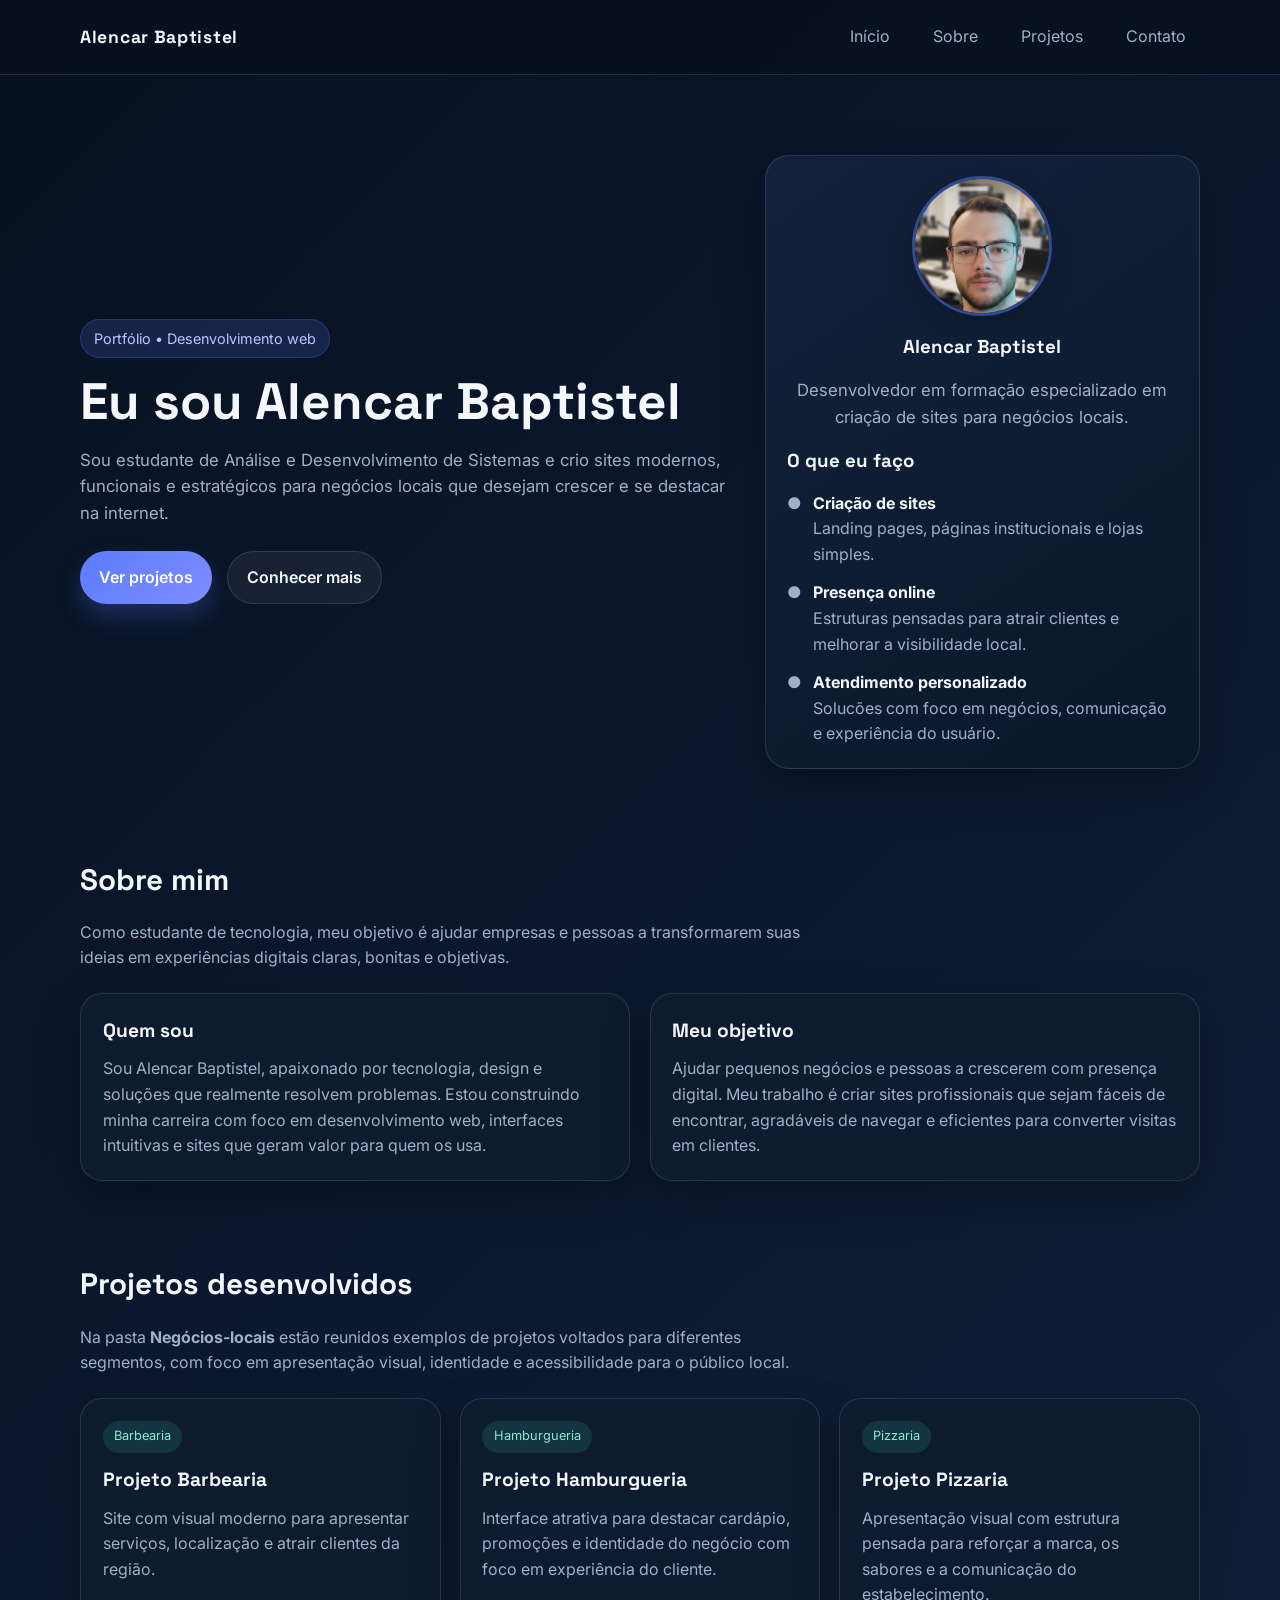
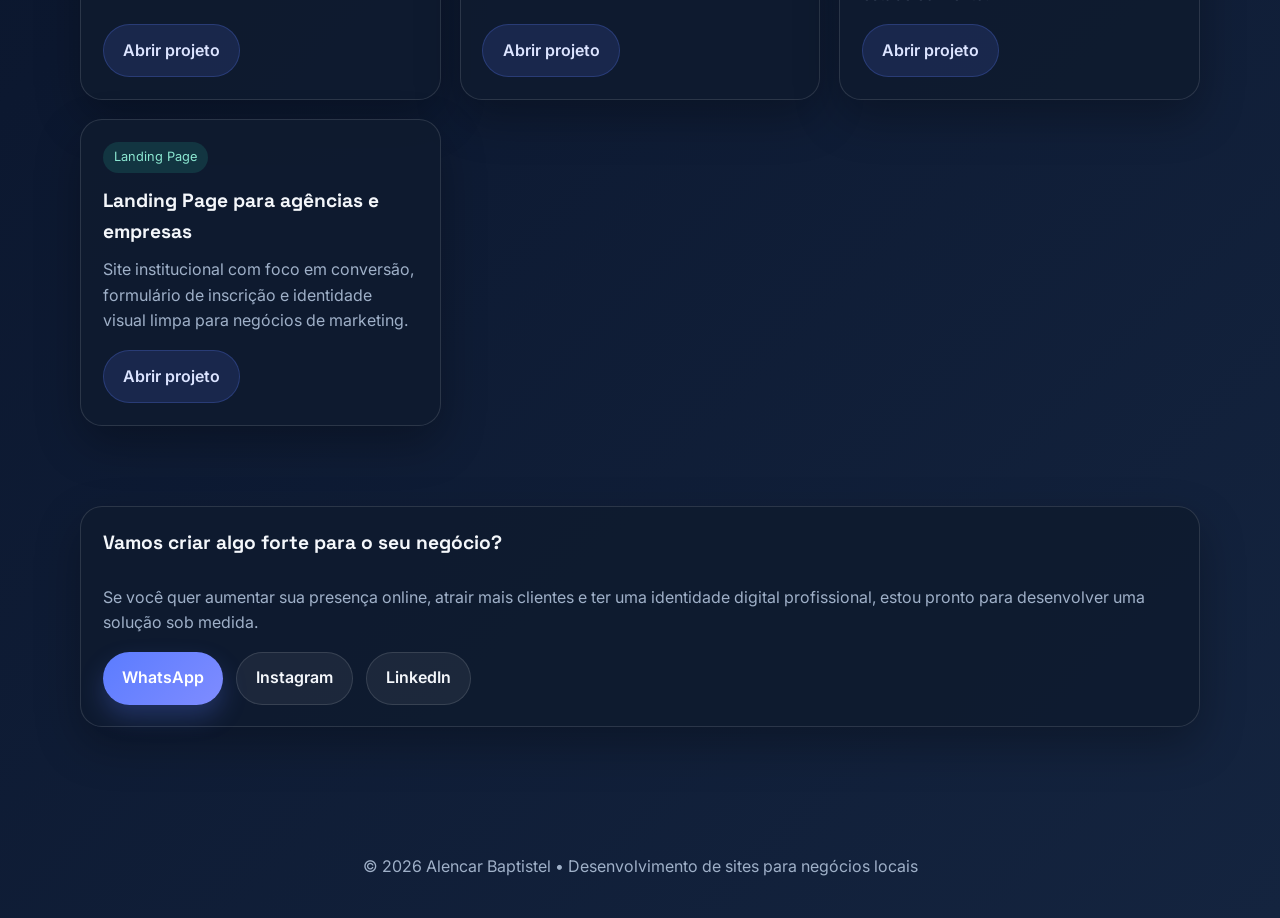
==== index.html @ 3ec7f8e1 "subindo site" ====
<!DOCTYPE html>
<html lang="pt-BR">
  <head>
    <meta charset="UTF-8" />
    <meta name="viewport" content="width=device-width, initial-scale=1.0" />
    <title>Alencar Baptistel | Portfólio</title>
    <meta
      name="description"
      content="Portfólio de Alencar Baptistel, estudante de Análise e Desenvolvimento de Sistemas, especializado em criar sites para negócios locais."
    />
    <link rel="preconnect" href="https://fonts.googleapis.com" />
    <link rel="preconnect" href="https://fonts.gstatic.com" crossorigin />
    <link
      href="https://fonts.googleapis.com/css2?family=Inter:wght@400;500;600;700;800&family=Space+Grotesk:wght@500;700&display=swap"
      rel="stylesheet"
    />
    <link rel="stylesheet" href="styles.css" />
  </head>
  <body>
    <header>
      <div class="container nav">
        <a class="brand" href="#home">Alencar Baptistel</a>
        <nav class="nav-links" aria-label="Navegação principal">
          <a href="#home">Início</a>
          <a href="#sobre">Sobre</a>
          <a href="#projetos">Projetos</a>
          <a href="#contato">Contato</a>
        </nav>
      </div>
    </header>

    <main id="home">
      <section class="container hero">
        <div>
          <span class="eyebrow">Portfólio • Desenvolvimento web</span>
          <h1>Eu sou Alencar Baptistel</h1>
          <p>
            Sou estudante de Análise e Desenvolvimento de Sistemas e crio sites modernos,
            funcionais e estratégicos para negócios locais que desejam crescer e se destacar na internet.
          </p>
          <div class="hero-actions">
            <a class="btn btn-primary" href="#projetos">Ver projetos</a>
            <a class="btn btn-secondary" href="#sobre">Conhecer mais</a>
          </div>
        </div>

        <aside class="hero-card" aria-label="Resumo profissional">
          <div class="profile-card">
            <img src="imagens/foto01.jpg" alt="Foto de Alencar Baptistel" />
            <div>
              <h3>Alencar Baptistel</h3>
              <p>Desenvolvedor em formação especializado em criação de sites para negócios locais.</p>
            </div>
          </div>
          <h3>O que eu faço</h3>
          <ul>
            <li><span>●</span><div><strong>Criação de sites</strong><br />Landing pages, páginas institucionais e lojas simples.</div></li>
            <li><span>●</span><div><strong>Presença online</strong><br />Estruturas pensadas para atrair clientes e melhorar a visibilidade local.</div></li>
            <li><span>●</span><div><strong>Atendimento personalizado</strong><br />Solucões com foco em negócios, comunicação e experiência do usuário.</div></li>
          </ul>
        </aside>
      </section>

      <section id="sobre" class="container">
        <h2 class="section-title">Sobre mim</h2>
        <p class="section-copy">
          Como estudante de tecnologia, meu objetivo é ajudar empresas e pessoas a transformarem suas ideias em experiências digitais claras, bonitas e objetivas.
        </p>
        <div class="grid about-grid">
          <article class="card">
            <h3>Quem sou</h3>
            <p>
              Sou Alencar Baptistel, apaixonado por tecnologia, design e soluções que realmente resolvem problemas. Estou construindo minha carreira com foco em desenvolvimento web, interfaces intuitivas e sites que geram valor para quem os usa.
            </p>
          </article>
          <article class="card">
            <h3>Meu objetivo</h3>
            <p>
              Ajudar pequenos negócios e pessoas a crescerem com presença digital. Meu trabalho é criar sites profissionais que sejam fáceis de encontrar, agradáveis de navegar e eficientes para converter visitas em clientes.
            </p>
          </article>
        </div>
      </section>

      <section id="projetos" class="container">
        <h2 class="section-title">Projetos desenvolvidos</h2>
        <p class="section-copy">
          Na pasta <strong>Negócios-locais</strong> estão reunidos exemplos de projetos voltados para diferentes segmentos, com foco em apresentação visual, identidade e acessibilidade para o público local.
        </p>
        <div class="grid project-grid">
          <article class="card project-card">
            <div>
              <span class="tag">Barbearia</span>
              <h3>Projeto Barbearia</h3>
              <p>Site com visual moderno para apresentar serviços, localização e atrair clientes da região.</p>
            </div>
            <a class="btn" href="Projetos/Barebearia/index.html" target="_blank" rel="noreferrer">Abrir projeto</a>
          </article>

          <article class="card project-card">
            <div>
              <span class="tag">Hamburgueria</span>
              <h3>Projeto Hamburgueria</h3>
              <p>Interface atrativa para destacar cardápio, promoções e identidade do negócio com foco em experiência do cliente.</p>
            </div>
            <a class="btn" href="Projetos/Hamburgueria/index.html" target="_blank" rel="noreferrer">Abrir projeto</a>
          </article>

          <article class="card project-card">
            <div>
              <span class="tag">Pizzaria</span>
              <h3>Projeto Pizzaria</h3>
              <p>Apresentação visual com estrutura pensada para reforçar a marca, os sabores e a comunicação do estabelecimento.</p>
            </div>
            <a class="btn" href="Projetos/Pizzaria/index.html" target="_blank" rel="noreferrer">Abrir projeto</a>
          </article>

          <article class="card project-card">
            <div>
              <span class="tag">Landing Page</span>
              <h3>Landing Page para agências e empresas</h3>
              <p>Site institucional com foco em conversão, formulário de inscrição e identidade visual limpa para negócios de marketing.</p>
            </div>
            <a class="btn" href="Projetos/LandingPage/index.html" target="_blank" rel="noreferrer">Abrir projeto</a>
          </article>
        </div>
      </section>

      <section id="contato" class="container">
        <article class="card contact-card">
          <h3>Vamos criar algo forte para o seu negócio?</h3>
          <p>
            Se você quer aumentar sua presença online, atrair mais clientes e ter uma identidade digital profissional, estou pronto para desenvolver uma solução sob medida.
          </p>
          <div class="contact-links">
            <a class="btn btn-primary" href="https://wa.me/5549999351843" target="_blank" rel="noreferrer">WhatsApp</a>
            <a class="btn btn-secondary" href="https://instagram.com" target="_blank" rel="noreferrer">Instagram</a>
            <a class="btn btn-secondary" href="https://www.linkedin.com" target="_blank" rel="noreferrer">LinkedIn</a>
          </div>
        </article>
      </section>
    </main>

    <footer>
      <div class="container">
        <p>© 2026 Alencar Baptistel • Desenvolvimento de sites para negócios locais</p>
      </div>
    </footer>
  </body>
</html>
---- styles.css ----
:root {
  --bg: #07111f;
  --surface: #0f1b2f;
  --surface-2: #14233d;
  --text: #f4f7fb;
  --muted: #9fb0c8;
  --primary: #5b7cff;
  --secondary: #25c2a0;
  --accent: #ff8f3d;
  --border: rgba(255, 255, 255, 0.12);
  --shadow: 0 18px 45px rgba(0, 0, 0, 0.28);
}

* {
  box-sizing: border-box;
  margin: 0;
  padding: 0;
}

html {
  scroll-behavior: smooth;
}

body {
  font-family: 'Inter', sans-serif;
  background: linear-gradient(135deg, var(--bg), #0c1830 45%, #14243f);
  color: var(--text);
  line-height: 1.6;
}

a {
  color: inherit;
  text-decoration: none;
}

.container {
  width: min(1120px, calc(100% - 2rem));
  margin: 0 auto;
}

header {
  position: sticky;
  top: 0;
  z-index: 100;
  background: rgba(7, 17, 31, 0.86);
  backdrop-filter: blur(12px);
  border-bottom: 1px solid var(--border);
}

.nav {
  display: flex;
  align-items: center;
  justify-content: space-between;
  padding: 1rem 0;
}

.brand {
  font-family: 'Space Grotesk', sans-serif;
  font-size: 1.1rem;
  font-weight: 700;
  letter-spacing: 0.04em;
}

.nav-links {
  display: flex;
  flex-wrap: wrap;
  gap: 1rem;
}

.nav-links a {
  padding: 0.5rem 0.85rem;
  border-radius: 999px;
  color: var(--muted);
  transition: all 0.25s ease;
}

.nav-links a:hover,
.nav-links a:focus-visible {
  background: rgba(91, 124, 255, 0.16);
  color: var(--text);
}

main {
  padding-bottom: 4rem;
}

.hero {
  display: grid;
  grid-template-columns: 1.2fr 0.8fr;
  gap: 2rem;
  align-items: center;
  padding: 5rem 0 3rem;
}

.eyebrow {
  display: inline-block;
  padding: 0.45rem 0.8rem;
  background: rgba(91, 124, 255, 0.17);
  color: #b8c8ff;
  border: 1px solid rgba(91, 124, 255, 0.22);
  border-radius: 999px;
  font-size: 0.9rem;
  margin-bottom: 1rem;
}

h1,
h2,
h3 {
  font-family: 'Space Grotesk', sans-serif;
}

.hero h1 {
  font-size: clamp(2.15rem, 4vw, 3.5rem);
  line-height: 1.1;
  margin-bottom: 1rem;
}

.hero p {
  color: var(--muted);
  font-size: 1.05rem;
  margin-bottom: 1rem;
  max-width: 650px;
}

.hero-actions {
  display: flex;
  flex-wrap: wrap;
  gap: 0.9rem;
  margin-top: 1.5rem;
}

.btn {
  display: inline-flex;
  align-items: center;
  justify-content: center;
  padding: 0.8rem 1.2rem;
  border-radius: 999px;
  font-weight: 600;
  transition: transform 0.25s ease, box-shadow 0.25s ease;
}

.btn:hover {
  transform: translateY(-2px);
}

.btn-primary {
  background: linear-gradient(135deg, var(--primary), #7f8cff);
  color: white;
  box-shadow: 0 12px 25px rgba(91, 124, 255, 0.25);
}

.btn-secondary {
  background: rgba(255, 255, 255, 0.06);
  border: 1px solid var(--border);
  color: var(--text);
}

.hero-card {
  background: linear-gradient(145deg, rgba(20, 35, 61, 0.95), rgba(10, 23, 43, 0.95));
  padding: 1.3rem;
  border-radius: 24px;
  border: 1px solid var(--border);
  box-shadow: var(--shadow);
}

.hero-card h3 {
  margin-bottom: 0.9rem;
}

.profile-card {
  display: flex;
  flex-direction: column;
  gap: 1rem;
  align-items: center;
  text-align: center;
}

.profile-card img {
  width: 140px;
  height: 140px;
  object-fit: cover;
  border-radius: 50%;
  border: 3px solid rgba(91, 124, 255, 0.45);
  box-shadow: 0 10px 25px rgba(0, 0, 0, 0.22);
}

.hero-card ul {
  list-style: none;
  display: grid;
  gap: 0.8rem;
}

.hero-card li {
  display: flex;
  gap: 0.7rem;
  color: var(--muted);
}

.hero-card strong {
  color: var(--text);
}

section {
  padding: 2.5rem 0;
}

.section-title {
  font-size: 1.85rem;
  margin-bottom: 1rem;
}

.section-copy {
  color: var(--muted);
  margin-bottom: 1.4rem;
  max-width: 720px;
}

.grid {
  display: grid;
  gap: 1.2rem;
}

.about-grid {
  grid-template-columns: repeat(2, minmax(0, 1fr));
}

.card {
  background: rgba(15, 27, 47, 0.9);
  border: 1px solid var(--border);
  border-radius: 22px;
  padding: 1.35rem;
  box-shadow: var(--shadow);
  transition: transform 0.25s ease, border-color 0.25s ease;
}

.card:hover {
  transform: translateY(-4px);
  border-color: rgba(91, 124, 255, 0.5);
}

.card h3 {
  margin-bottom: 0.6rem;
  font-size: 1.2rem;
}

.card p,
.card li {
  color: var(--muted);
}

.project-grid {
  grid-template-columns: repeat(3, minmax(0, 1fr));
}

.project-card {
  display: flex;
  flex-direction: column;
  justify-content: space-between;
  min-height: 100%;
}

.tag {
  display: inline-block;
  width: fit-content;
  padding: 0.35rem 0.7rem;
  font-size: 0.8rem;
  border-radius: 999px;
  background: rgba(37, 194, 160, 0.16);
  color: #8be7d1;
  margin-bottom: 0.8rem;
}

.project-card .btn {
  margin-top: 1rem;
  width: fit-content;
  background: rgba(91, 124, 255, 0.14);
  color: #dce4ff;
  border: 1px solid rgba(91, 124, 255, 0.24);
}

footer {
  padding: 1.4rem 0 2.4rem;
  color: var(--muted);
  text-align: center;
}

.contact-card {
  display: flex;
  flex-direction: column;
  gap: 1rem;
}

.contact-links {
  display: flex;
  flex-wrap: wrap;
  gap: 0.8rem;
}

@media (max-width: 900px) {
  .hero,
  .about-grid,
  .project-grid {
    grid-template-columns: 1fr;
  }

  .hero {
    padding-top: 3.5rem;
  }
}

@media (max-width: 640px) {
  .nav {
    flex-direction: column;
    gap: 0.8rem;
  }

  .nav-links {
    justify-content: center;
  }

  .hero-actions,
  .contact-links {
    flex-direction: column;
    align-items: stretch;
  }

  .btn {
    width: 100%;
  }
}
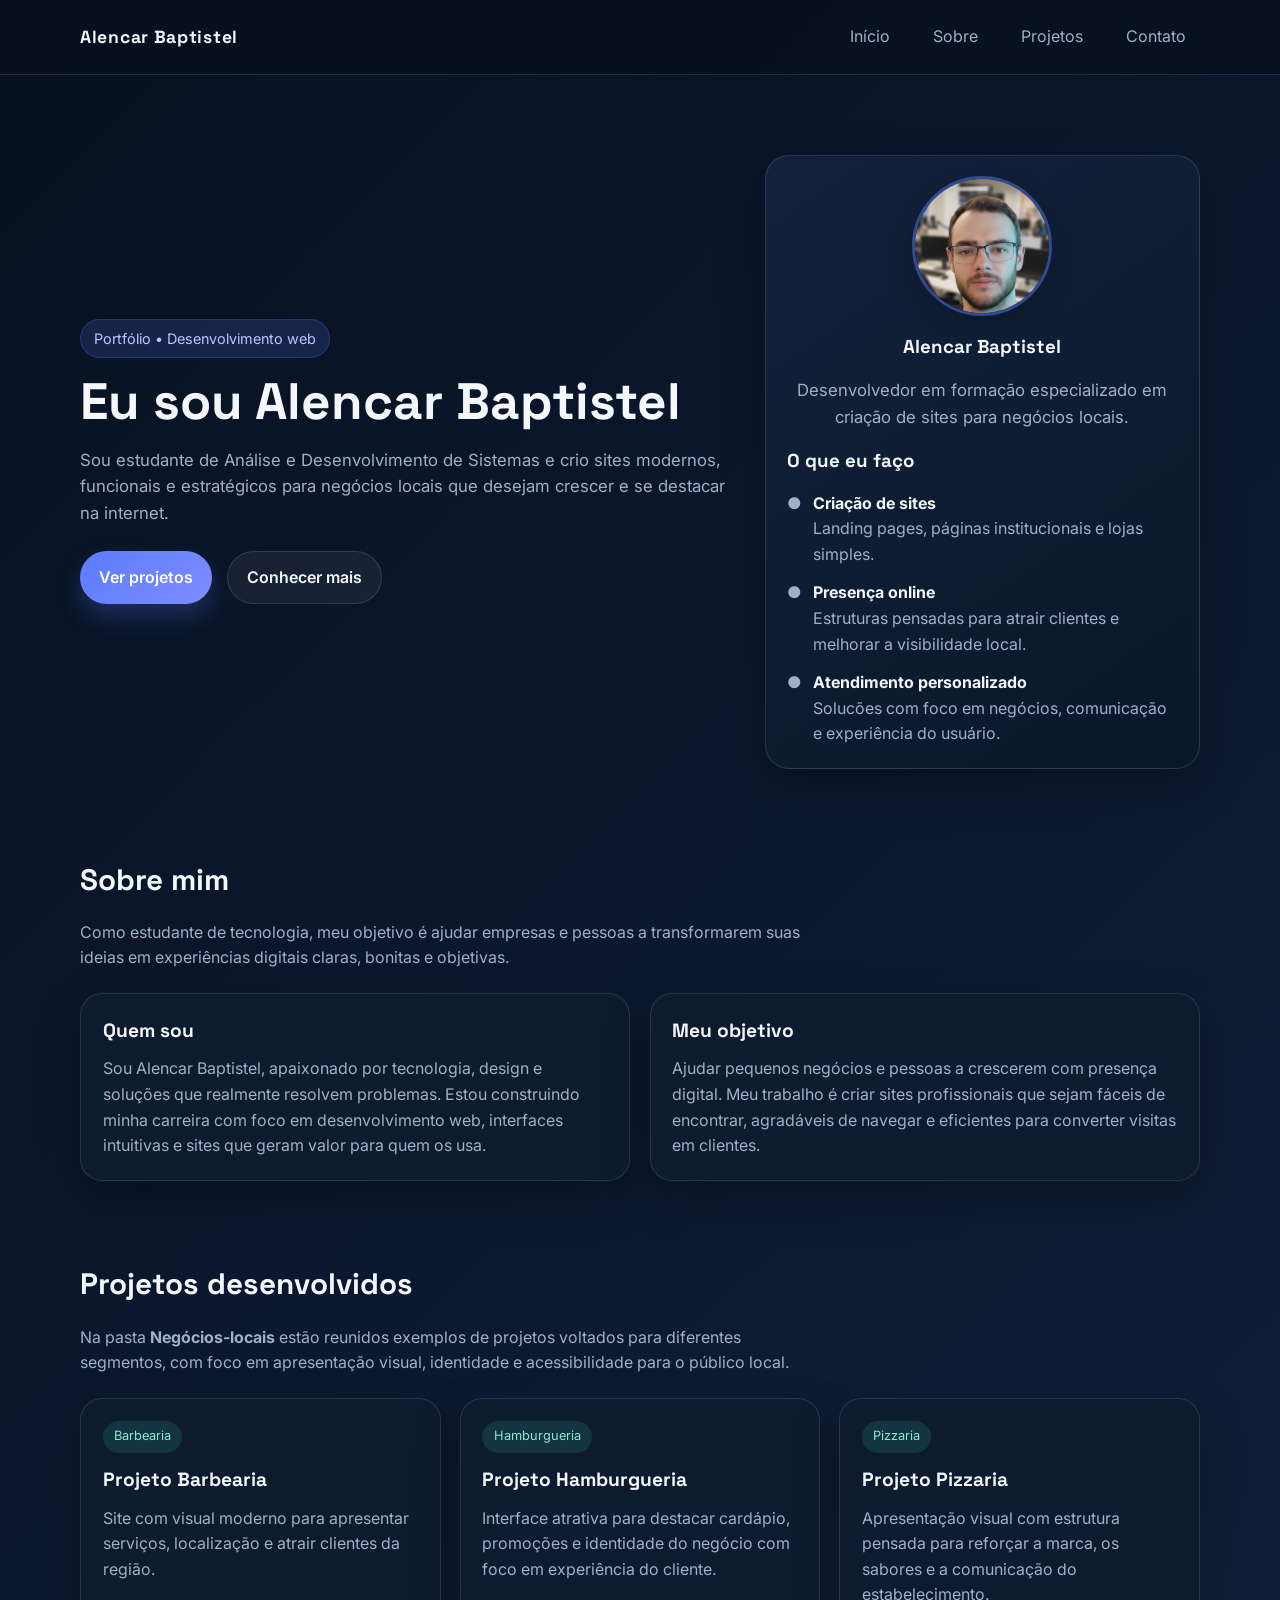
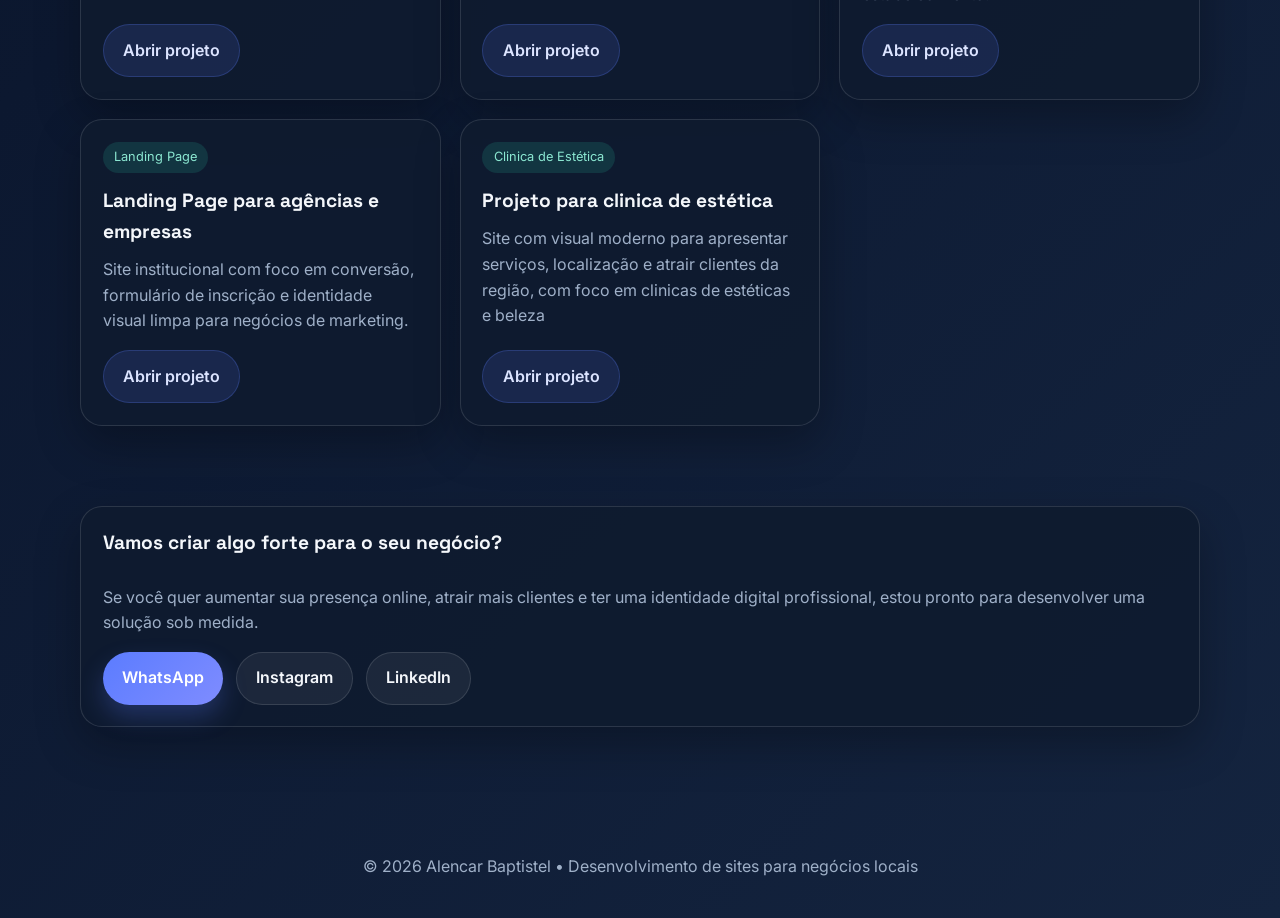
==== commit a1e86eb7: "atualização" ====
--- a/index.html
+++ b/index.html
@@ -94,7 +94,7 @@
               <h3>Projeto Barbearia</h3>
               <p>Site com visual moderno para apresentar serviços, localização e atrair clientes da região.</p>
             </div>
-            <a class="btn" href="Projetos/Barebearia/index.html" target="_blank" rel="noreferrer">Abrir projeto</a>
+            <a class="btn" href="negocios-locais/Barbearia/index.html" target="_blank" rel="noreferrer">Abrir projeto</a>
           </article>
 
           <article class="card project-card">
@@ -103,7 +103,7 @@
               <h3>Projeto Hamburgueria</h3>
               <p>Interface atrativa para destacar cardápio, promoções e identidade do negócio com foco em experiência do cliente.</p>
             </div>
-            <a class="btn" href="Projetos/Hamburgueria/index.html" target="_blank" rel="noreferrer">Abrir projeto</a>
+            <a class="btn" href="negocios-locais/Hamburgueria/index.html" target="_blank" rel="noreferrer">Abrir projeto</a>
           </article>
 
           <article class="card project-card">
@@ -112,7 +112,7 @@
               <h3>Projeto Pizzaria</h3>
               <p>Apresentação visual com estrutura pensada para reforçar a marca, os sabores e a comunicação do estabelecimento.</p>
             </div>
-            <a class="btn" href="Projetos/Pizzaria/index.html" target="_blank" rel="noreferrer">Abrir projeto</a>
+            <a class="btn" href="negocios-locais/Pizzaria/index.html" target="_blank" rel="noreferrer">Abrir projeto</a>
           </article>
 
           <article class="card project-card">
@@ -121,7 +121,15 @@
               <h3>Landing Page para agências e empresas</h3>
               <p>Site institucional com foco em conversão, formulário de inscrição e identidade visual limpa para negócios de marketing.</p>
             </div>
-            <a class="btn" href="Projetos/LandingPage/index.html" target="_blank" rel="noreferrer">Abrir projeto</a>
+            <a class="btn" href="negocios-locais/LandingPage/index.html" target="_blank" rel="noreferrer">Abrir projeto</a>
+          </article>
+          <article class="card project-card">
+            <div>
+              <span class="tag">Clinica de Estética</span>
+              <h3>Projeto para clinica de estética</h3>
+              <p>Site com visual moderno para apresentar serviços, localização e atrair clientes da região, com foco em clinicas de estéticas e beleza</p>
+            </div>
+            <a class="btn" href="negocios-locais/Clinica de Estética/index.html" target="_blank" rel="noreferrer">Abrir projeto</a>
           </article>
         </div>
       </section>
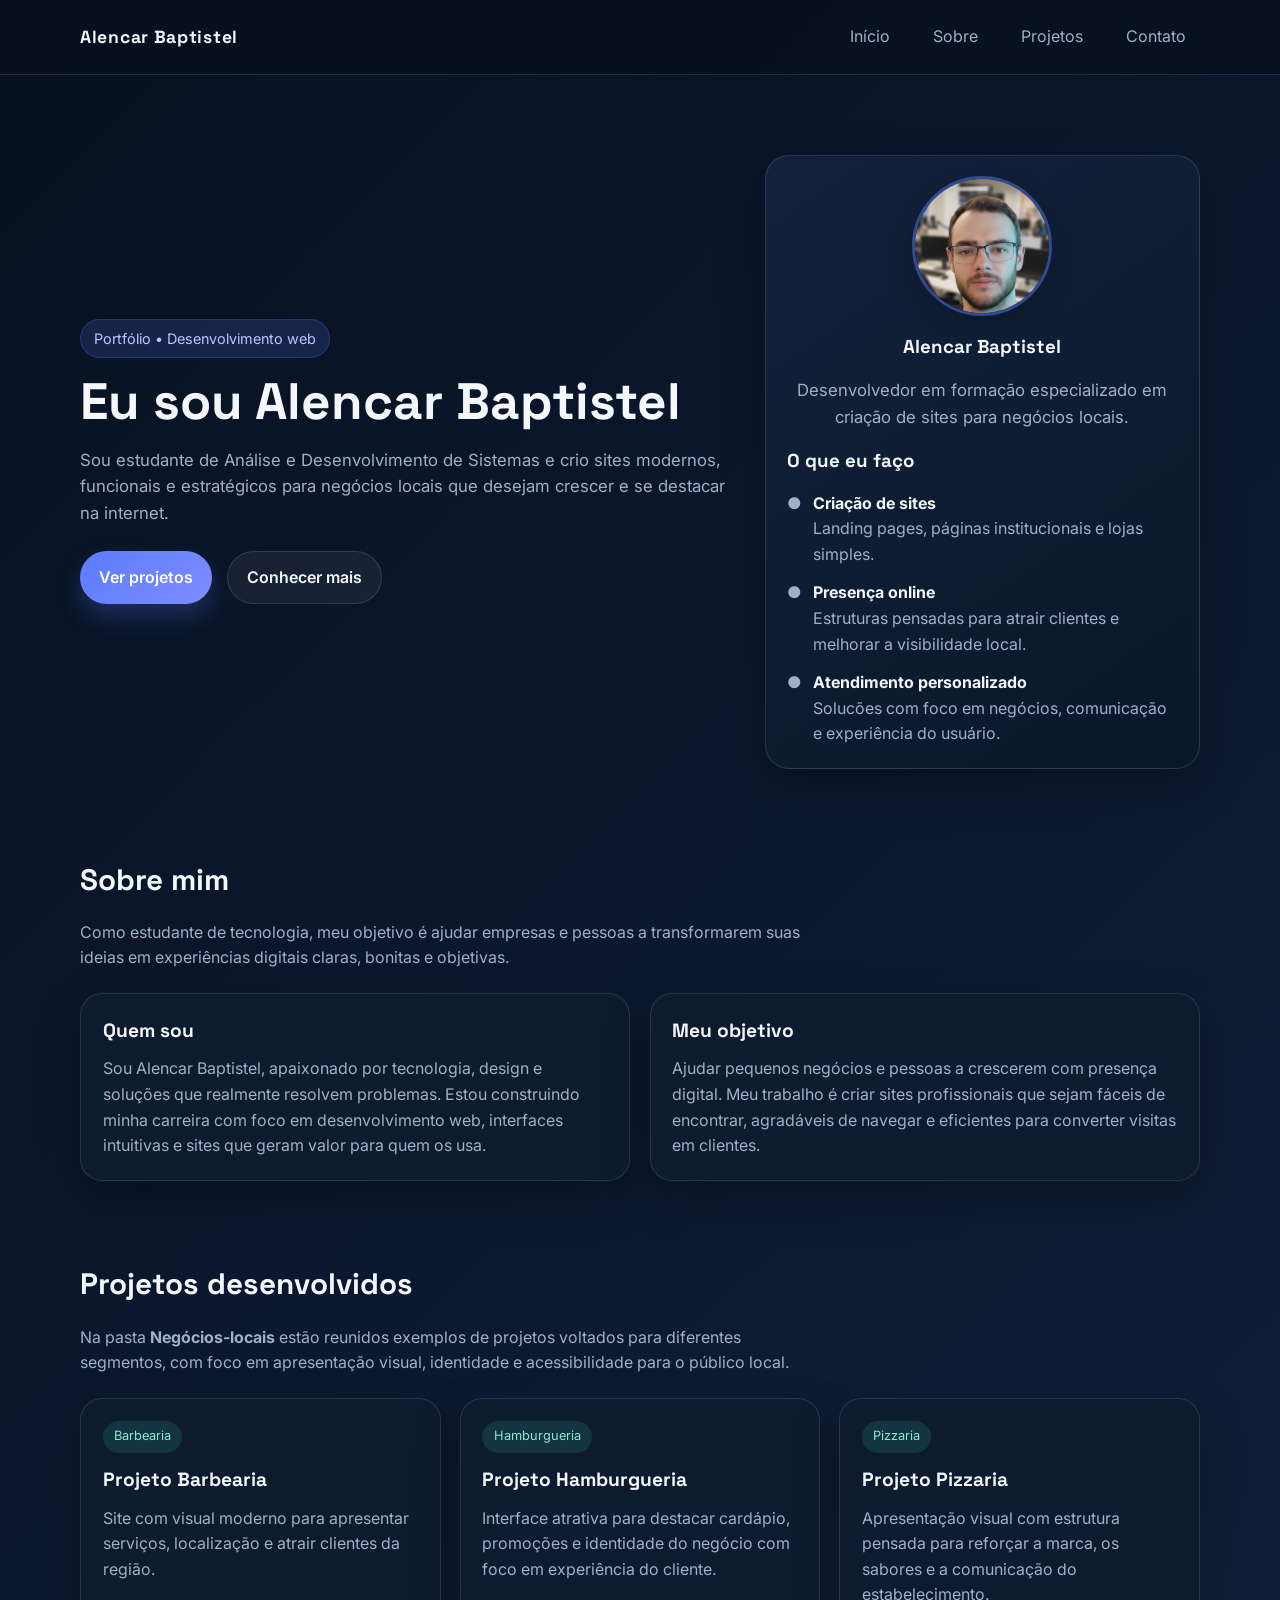
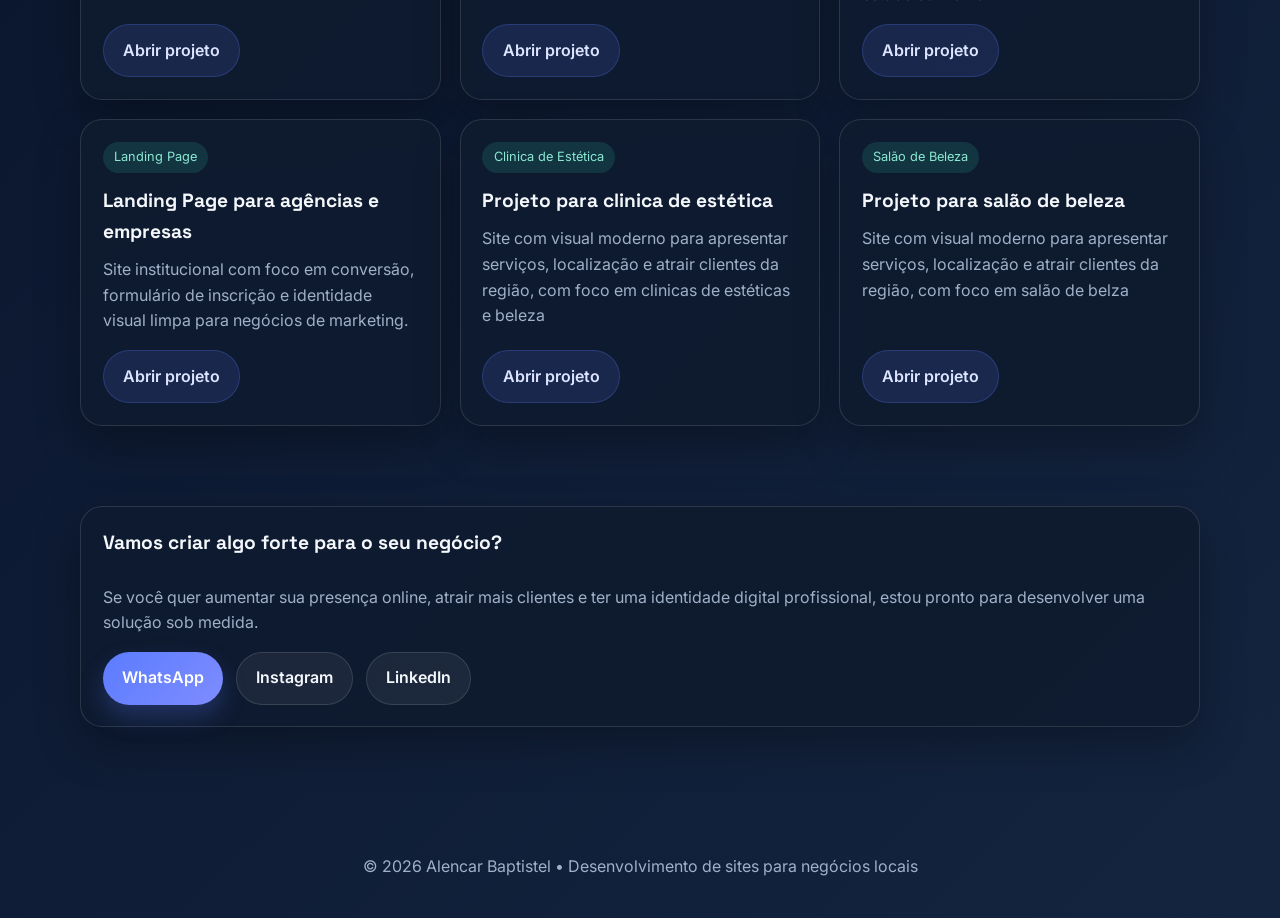
==== commit fa73af47: "atualizando portfólio" ====
--- a/index.html
+++ b/index.html
@@ -131,6 +131,14 @@
             </div>
             <a class="btn" href="negocios-locais/Clinica de Estética/index.html" target="_blank" rel="noreferrer">Abrir projeto</a>
           </article>
+          <article class="card project-card">
+            <div>
+              <span class="tag">Salão de Beleza</span>
+              <h3>Projeto para salão de beleza</h3>
+              <p>Site com visual moderno para apresentar serviços, localização e atrair clientes da região, com foco em salão de belza</p>
+            </div>
+            <a class="btn" href="negocios-locais/Salão de Beleza/index.html" target="_blank" rel="noreferrer">Abrir projeto</a>
+          </article>
         </div>
       </section>
 
